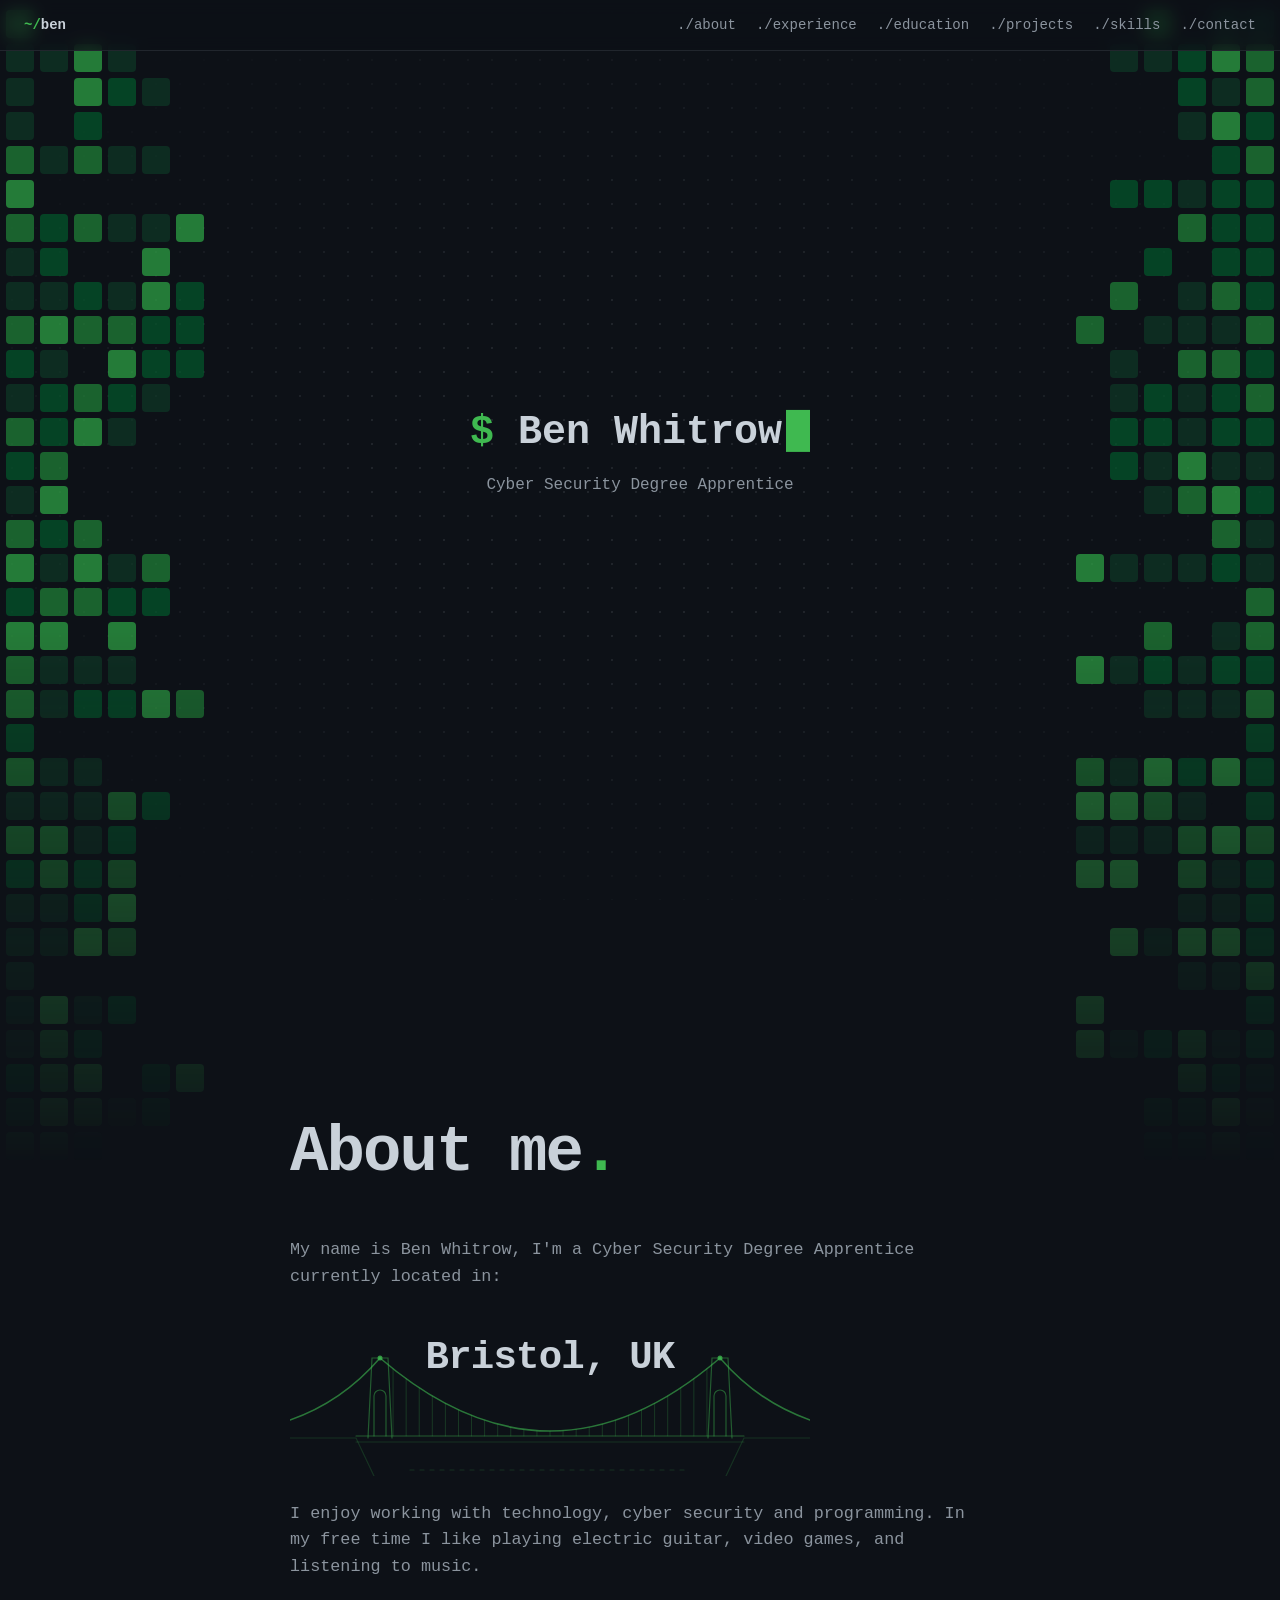
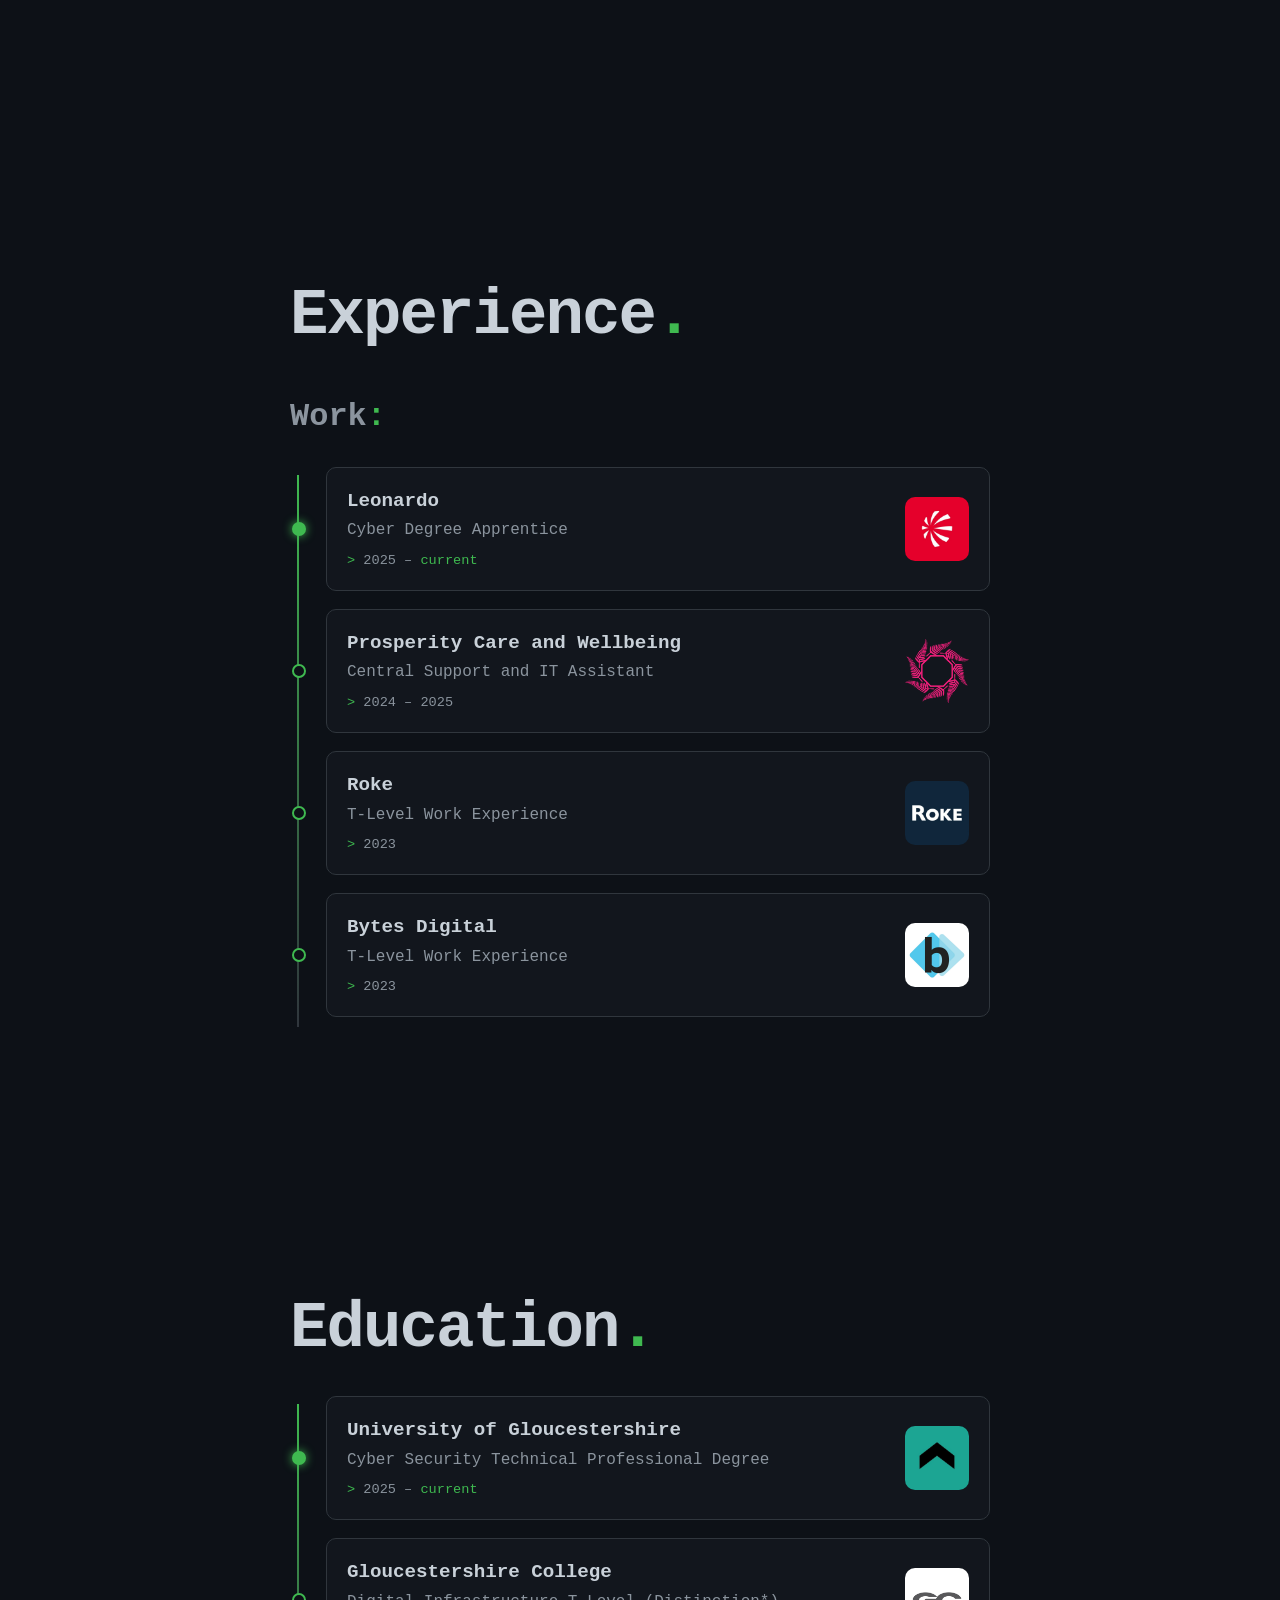
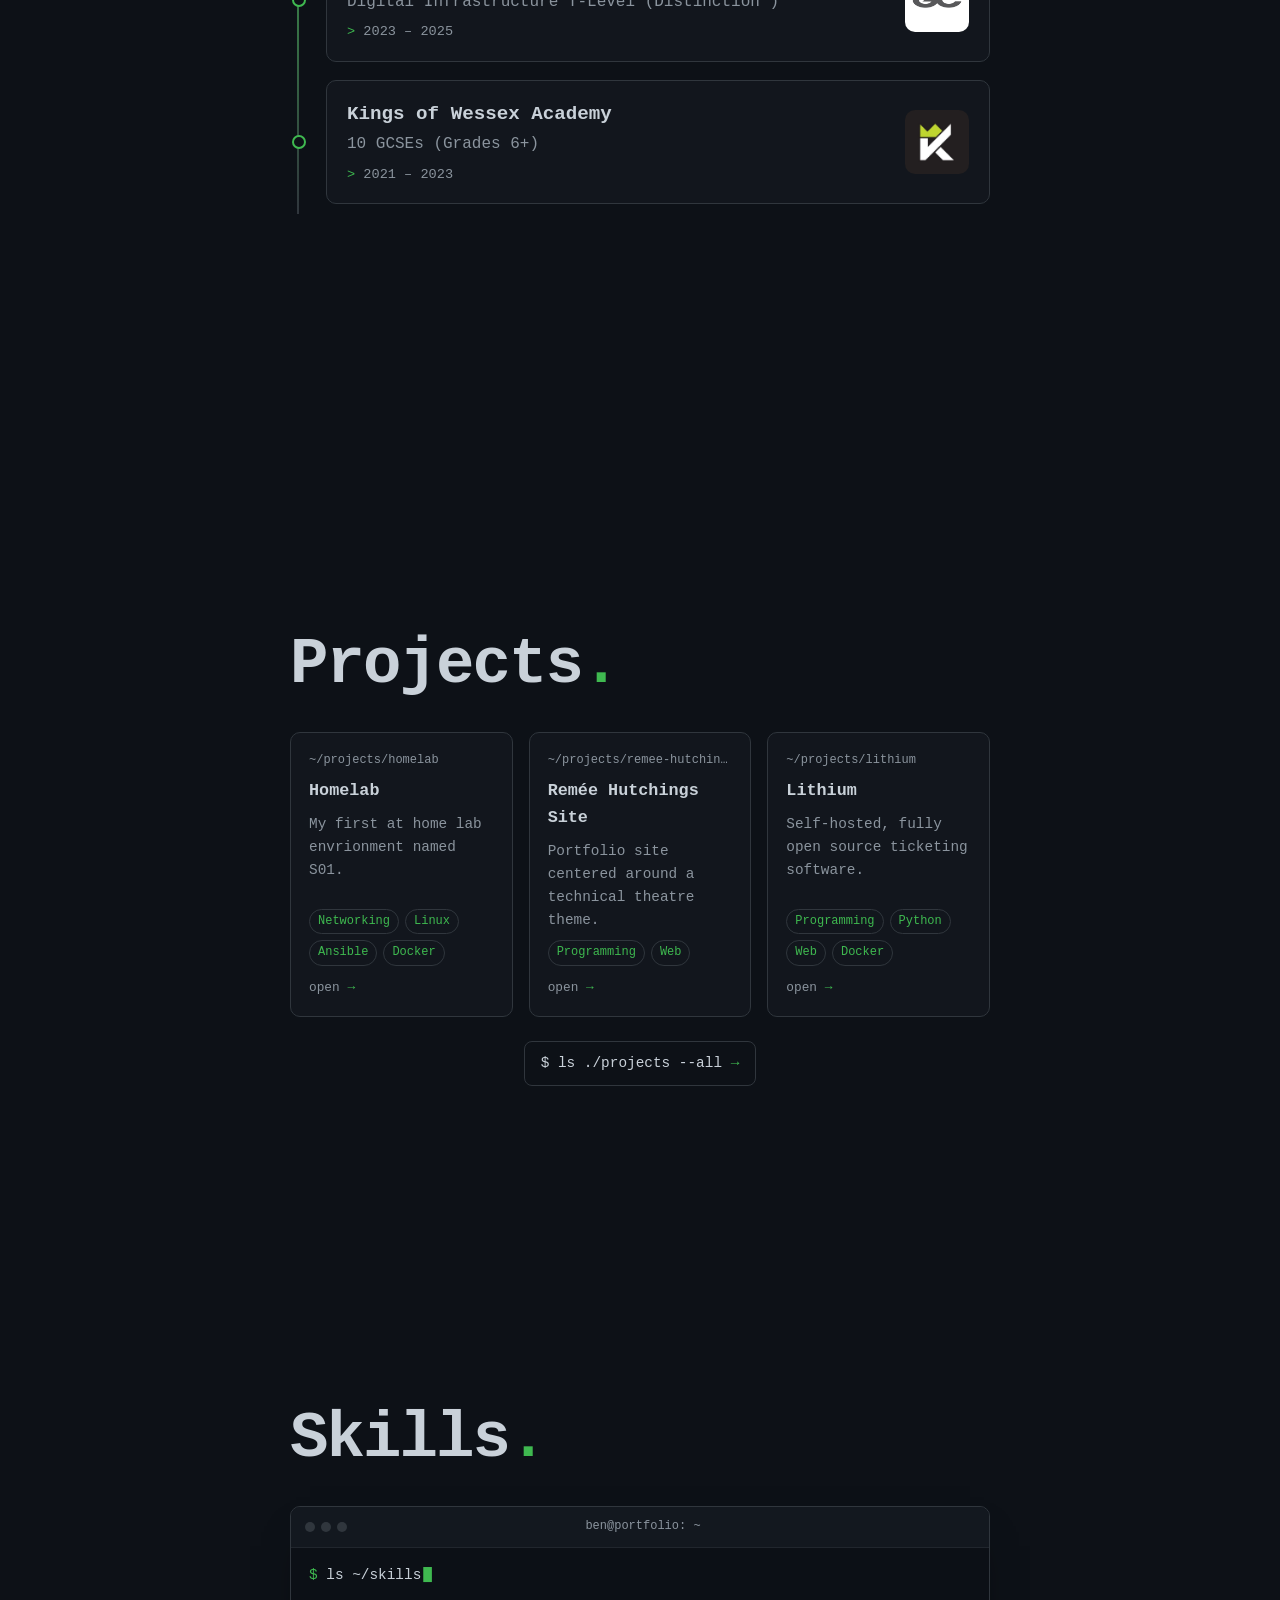
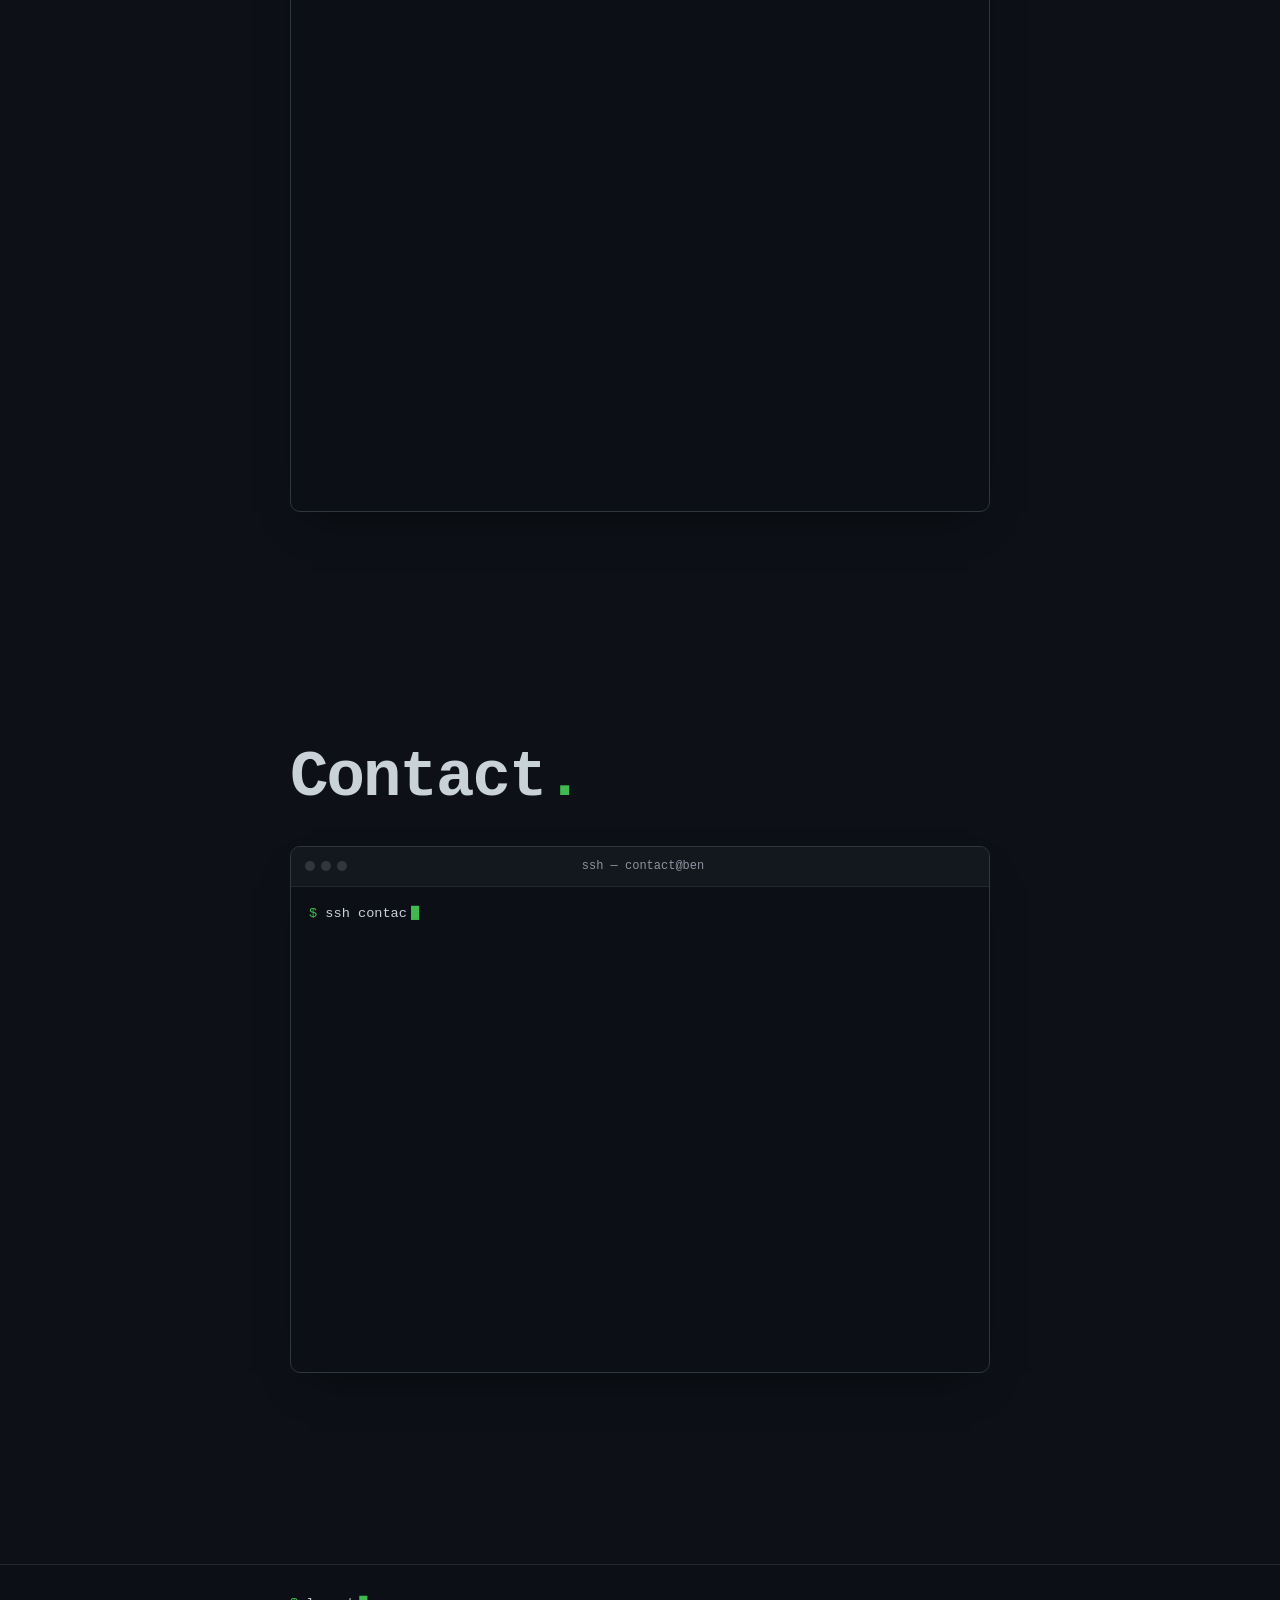
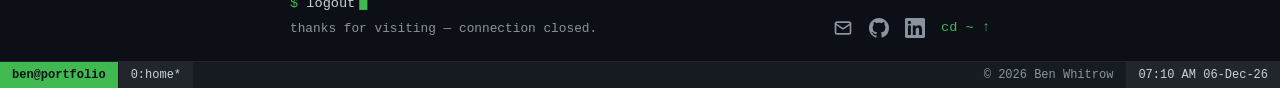
==== index.html @ 70e9289d "Initial commit" ====
<!doctype html>
<html lang="en">
<head>
  <meta charset="utf-8" />
  <meta name="viewport" content="width=device-width, initial-scale=1" />
  <title>ls ~/ben</title>
  <link rel="stylesheet" href="styles.css" />
  <script src="favicon.js"></script>
</head>
<body>
  <canvas id="tree" aria-hidden="true"></canvas>

  <nav>
    <a href="#" class="brand"><span class="prompt">~/</span>ben</a>
    <button class="menu-toggle" aria-label="Menu" aria-expanded="false" aria-controls="nav-links">
      <span></span><span></span><span></span>
    </button>
    <div class="links" id="nav-links">
      <a href="#about">./about</a>
      <a href="#experience">./experience</a>
      <a href="#education">./education</a>
      <a href="#projects">./projects</a>
      <a href="#skills">./skills</a>
      <a href="#contact">./contact</a>
    </div>
  </nav>

  <main>
    <header>
      <h1 aria-label="Ben Whitrow"><span class="prompt">$</span> <span id="typed">Ben Whitrow</span><span class="cursor">█</span><span id="untyped"></span></h1>
      <p id="subtext">Cyber Security Degree Apprentice</p>
    </header>

    <section id="about">
      <h2 class="big">About me<span class="accent">.</span></h2>
      <p>My name is Ben Whitrow, I'm a Cyber Security Degree Apprentice currently located in:</p>

      <div class="bristol">
        <!-- Wireframe Clifton Suspension Bridge; hangers are added by script.js -->
        <svg class="bridge" viewBox="0 0 520 160" aria-hidden="true" fill="none">
          <!-- gorge -->
          <path class="draw dim" pathLength="1" d="M0 122 H66 L84 160" />
          <path class="draw dim" pathLength="1" d="M520 122 H454 L436 160" />
          <path class="draw dim dashed" d="M120 154 H400" />
          <!-- deck -->
          <path class="draw" pathLength="1" d="M66 120 H454" />
          <path class="draw dim" pathLength="1" d="M66 126 H454" />
          <!-- towers, each with its arch -->
          <path class="draw" pathLength="1" d="M78 122 L82 42 H98 L102 122" />
          <path class="draw" pathLength="1" d="M84 120 V80 A6 6 0 0 1 96 80 V120" />
          <path class="draw" pathLength="1" d="M418 122 L422 42 H438 L442 122" />
          <path class="draw" pathLength="1" d="M424 120 V80 A6 6 0 0 1 436 80 V120" />
          <!-- main chains -->
          <path class="draw chain" pathLength="1" d="M90 42 Q260 188 430 42" />
          <path class="draw chain" pathLength="1" d="M0 104 Q52 86 90 42" />
          <path class="draw chain" pathLength="1" d="M520 104 Q468 86 430 42" />
          <g class="hangers"></g>
          <!-- node markers on tower tops -->
          <circle class="node" cx="90" cy="42" r="2.5" />
          <circle class="node" cx="430" cy="42" r="2.5" />
        </svg>
        <span class="place">Bristol, UK</span>
      </div>

      <p>I enjoy working with technology, cyber security and programming. In my free time I like playing electric guitar, video games, and listening to music.</p>
    </section>

    <section id="experience">
      <h2 class="big">Experience<span class="accent">.</span></h2>
      <h3 class="sub">Work<span class="accent">:</span></h3>

      <ol class="timeline">
        <li class="job">
          <div class="job-text">
            <h4>Leonardo</h4>
            <p class="role">Cyber Degree Apprentice</p>
            <p class="date">2025 – <span class="accent">current</span></p>
          </div>
          <img class="logo" src="images/leonardo.png" alt="Leonardo logo" width="64" height="64" />
        </li>
        <li class="job">
          <div class="job-text">
            <h4>Prosperity Care and Wellbeing</h4>
            <p class="role">Central Support and IT Assistant</p>
            <p class="date">2024 – 2025</p>
          </div>
          <img class="logo" src="images/prosperity.png" alt="Prosperity Care and Wellbeing logo" width="64" height="64" />
        </li>
        <li class="job">
          <div class="job-text">
            <h4>Roke</h4>
            <p class="role">T-Level Work Experience</p>
            <p class="date">2023</p>
          </div>
          <img class="logo" src="images/roke.png" alt="Roke logo" width="64" height="64" />
        </li>
        <li class="job">
          <div class="job-text">
            <h4>Bytes Digital</h4>
            <p class="role">T-Level Work Experience</p>
            <p class="date">2023</p>
          </div>
          <img class="logo" src="images/bytes.png" alt="Bytes Digital logo" width="64" height="64" />
        </li>
      </ol>
    </section>

    <section id="education">
      <h2 class="big">Education<span class="accent">.</span></h2>

      <ol class="timeline">
        <li class="job">
          <div class="job-text">
            <h4>University of Gloucestershire</h4>
            <p class="role">Cyber Security Technical Professional Degree</p>
            <p class="date">2025 – <span class="accent">current</span></p>
          </div>
          <img class="logo" src="images/uog.png" alt="University of Gloucestershire logo" width="64" height="64" />
        </li>
        <li class="job">
          <div class="job-text">
            <h4>Gloucestershire College</h4>
            <p class="role">Digital Infrastructure T-Level (Distinction*)</p>
            <p class="date">2023 – 2025</p>
          </div>
          <img class="logo" src="images/gloscol.png" alt="Gloucestershire College logo" width="64" height="64" />
        </li>
        <li class="job">
          <div class="job-text">
            <h4>Kings of Wessex Academy</h4>
            <p class="role">10 GCSEs (Grades 6+)</p>
            <p class="date">2021 – 2023</p>
          </div>
          <img class="logo" src="images/kings.png" alt="Kings of Wessex Academy logo" width="64" height="64" />
        </li>
      </ol>
    </section>

    <section id="projects">
      <h2 class="big">Projects<span class="accent">.</span></h2>
      <!-- Cards are generated from projects.js -->
      <div class="project-grid" id="project-grid"></div>
      <a class="see-all" href="projects.html">$ ls ./projects --all <span class="accent">→</span></a>
    </section>

    <section id="skills">
      <h2 class="big">Skills<span class="accent">.</span></h2>
      <!-- Terminal contents are generated from skills.js -->
      <div class="term" id="skills-term">
        <div class="term-bar">
          <span class="dot"></span><span class="dot"></span><span class="dot"></span>
          <span class="term-title">ben@portfolio: ~</span>
        </div>
        <div class="term-body">
          <p class="term-line"><span class="prompt">$</span> <span class="term-cmd"></span><span class="cursor">█</span></p>
          <div class="term-output"></div>
          <p class="term-status" aria-live="polite"></p>
        </div>
      </div>
    </section>

    <section id="contact">
      <h2 class="big">Contact<span class="accent">.</span></h2>
      <div class="term" id="contact-term">
        <div class="term-bar">
          <span class="dot"></span><span class="dot"></span><span class="dot"></span>
          <span class="term-title">ssh — contact@ben</span>
        </div>
        <div class="term-body">
          <div class="ssh-log" aria-live="polite"></div>
          <form class="ssh-form" novalidate>
            <label><span class="prompt">name:</span><input name="name" autocomplete="name" required /></label>
            <label><span class="prompt">email:</span><input name="email" type="email" autocomplete="email" required /></label>
            <label class="msg"><span class="prompt">message:</span><textarea name="message" rows="4" required></textarea></label>
            <div class="ssh-actions">
              <button type="submit">./send --encrypt</button>
              <span class="ssh-error"></span>
            </div>
          </form>
          <div class="ssh-send" aria-live="polite"></div>
          <p class="ssh-links"></p>
        </div>
      </div>
    </section>
  </main>

  <script src="projects.js"></script>
  <script src="skills.js"></script>
  <script src="contact.js"></script>
  <script src="script.js"></script>
  <script src="footer.js"></script>
</body>
</html>
---- styles.css ----
/* Colour scheme: every colour on the site comes from here */
:root {
  --bg: #0d1117;
  --text: #c9d1d9;        /* headings and primary text */
  --muted: #8b949e;       /* body copy and secondary text */
  --green: #3fb950;       /* accent */
  --border: #30363d;
  --border-soft: #21262d;
  --border-faint: #161b22;
  --red: #e5484d;         /* errors */
}

html { scroll-behavior: smooth; }
/* Never allow sideways scrolling/dragging (clip, unlike hidden, doesn't break sticky/fixed elements) */
html, body { overflow-x: clip; max-width: 100%; }
@supports not (overflow-x: clip) { html, body { overflow-x: hidden; } }
/* iPhones auto-zoom into any text box under 16px and stay zoomed, which shifts the page
   off-centre. Keep form fields at 16px on phones. */
@media (max-width: 760px) {
  input, textarea, select { font-size: 16px !important; }
}
body {
  margin: 0;
  background: var(--bg);
  color: var(--text);
  font-family: ui-monospace, Menlo, monospace;
  line-height: 1.6;
}
a { color: var(--green); }

/* Background: faint dot grid */
body::before {
  content: ""; position: fixed; inset: 0; z-index: -1; pointer-events: none;
  background-image: radial-gradient(rgba(139, 148, 158, 0.15) 1px, transparent 1px);
  background-size: 24px 24px;
  /* fade the grid out towards the edges */
  mask-image: radial-gradient(ellipse at center, black 30%, transparent 85%);
  -webkit-mask-image: radial-gradient(ellipse at center, black 30%, transparent 85%);
}
nav {
  position: fixed; top: 0; left: 0; right: 0; z-index: 10;
  display: flex; align-items: center; justify-content: space-between; gap: 24px;
  padding: 14px 24px;
  background: rgba(13, 17, 23, 0.7);
  backdrop-filter: blur(8px);
  -webkit-backdrop-filter: blur(8px);
  border-bottom: 1px solid var(--border-soft);
  font-size: 14px;
}
nav a { color: var(--muted); text-decoration: none; transition: color 0.2s; }
nav .brand { color: var(--text); font-weight: bold; }
nav .links { display: flex; gap: 20px; overflow-x: auto; scrollbar-width: none; }
nav .links::-webkit-scrollbar { display: none; }
nav .links a { white-space: nowrap; }
nav .links a:hover, nav .links a.active { color: var(--green); }
nav .links a.active::after { content: "_"; animation: blink 1s steps(1) infinite; }
.menu-toggle { display: none; }

/* Mobile: hamburger that drops down a terminal-style menu */
@media (max-width: 760px) {
  nav { padding: 12px 16px; }
  .menu-toggle {
    display: flex; flex-direction: column; justify-content: center; gap: 5px;
    width: 36px; height: 32px; padding: 6px;
    background: none; border: 1px solid var(--border); border-radius: 6px; cursor: pointer;
  }
  .menu-toggle span { display: block; height: 2px; background: var(--green); transition: transform 0.25s, opacity 0.25s; }
  nav.open .menu-toggle span:nth-child(1) { transform: translateY(7px) rotate(45deg); }
  nav.open .menu-toggle span:nth-child(2) { opacity: 0; }
  nav.open .menu-toggle span:nth-child(3) { transform: translateY(-7px) rotate(-45deg); }

  nav .links {
    position: absolute; top: 100%; left: 0; right: 0;
    flex-direction: column; gap: 0;
    padding: 8px 16px 16px;
    background: rgba(13, 17, 23, 0.95);
    border-bottom: 1px solid var(--border-soft);
    /* closed state: hidden and slightly raised */
    opacity: 0; transform: translateY(-8px); visibility: hidden;
    transition: opacity 0.2s, transform 0.2s, visibility 0.2s;
  }
  nav.open .links { opacity: 1; transform: none; visibility: visible; }
  nav .links a { padding: 10px 0; font-size: 16px; border-bottom: 1px solid var(--border-faint); }
  nav .links a:last-child { border-bottom: 0; }
  nav .links a::before { content: "$ "; color: var(--green); }
}
main { max-width: 700px; margin: 0 auto; padding: 0 16px 64px; }
header, section {
  min-height: 100vh;
  box-sizing: border-box;
  display: flex; flex-direction: column; justify-content: center;
  padding: 64px 0;
}
header { align-items: center; text-align: center; position: relative; z-index: 1; }
/* svh = the visible screen height on phones (excludes the browser's address bar) */
header { min-height: 100svh; }

/* Mobile: sections size to their content with consistent spacing,
   instead of each being a mostly-empty full screen. */
@media (max-width: 760px) {
  /* centre the landing text in the space below the fixed nav (--nav-h set by script.js) */
  header { padding: var(--nav-h, 57px) 0 0; }
  section { min-height: auto; padding: 72px 0 40px; }
  section:last-child { padding-bottom: 24px; }
  /* start About below the landing squares' fade (--fade-h set by script.js) */
  #about { padding-top: calc(var(--fade-h, 0px) + 40px); }
  main { padding-bottom: 48px; }
}
#tree {
  position: absolute; top: 0; left: 0;
  width: 100%; height: 130vh; /* JS sets the exact height and fade mask */
  pointer-events: none;
}
header p { margin: 8px 0 0; color: var(--muted); }
h1 { margin: 0; font-size: 2.5rem; }
.prompt { color: var(--green); }
.cursor { margin-left: 4px; color: var(--green); animation: blink 1s steps(1) infinite; }
#untyped { visibility: hidden; } /* reserves the name's width so the centred text doesn't shift while typing */
#subtext { opacity: 0; transition: opacity 0.5s ease; }
#subtext.show { opacity: 1; }
@keyframes blink { 50% { opacity: 0; } }
h2 { color: var(--text); }
.accent { color: var(--green); }
h3 { margin-bottom: 0; }
.date { color: var(--muted); margin: 0; }

/* Experience */
h3.sub { font-size: clamp(1.5rem, 5vw, 2rem); color: var(--muted); margin: 8px 0 24px; }
.timeline { list-style: none; margin: 0; padding: 0 0 0 36px; position: relative; }
/* the vertical line, which grows down when the section scrolls into view */
.timeline::before {
  content: ""; position: absolute; left: 7px; top: 8px; bottom: 8px; width: 2px;
  background: linear-gradient(var(--green), var(--border));
  transform-origin: top; transform: scaleY(0); transition: transform 1.2s ease;
}
.timeline.in::before { transform: none; }
.job {
  position: relative;
  display: flex; align-items: center; justify-content: space-between; gap: 16px;
  padding: 18px 20px; margin-bottom: 18px;
  background: rgba(22, 27, 34, 0.6);
  border: 1px solid var(--border); border-radius: 10px;
  /* only the entrance animates; hover changes are instant */
  transition: opacity 0.5s, translate 0.5s;
  opacity: 0; translate: 0 16px;
}
.timeline.in .job { opacity: 1; translate: 0 0; }
.timeline.in .job:nth-child(2) { transition-delay: 0.15s; }
.timeline.in .job:nth-child(3) { transition-delay: 0.3s; }
.timeline.in .job:nth-child(4) { transition-delay: 0.45s; }
.job:hover { border-color: var(--green); }
/* node on the line for each job */
.job::before {
  content: ""; position: absolute; left: -35px; top: 50%; translate: 0 -50%;
  width: 10px; height: 10px; border-radius: 50%;
  background: var(--bg); border: 2px solid var(--green);
}
.job:hover::before { background: var(--green); box-shadow: 0 0 6px var(--green), 0 0 14px var(--green); }
.job:first-child::before { background: var(--green); box-shadow: 0 0 10px var(--green); }
.job h4 { margin: 0; font-size: 1.2rem; color: var(--text); }
.job .role { margin: 2px 0 6px; color: var(--muted); }
.job .date { font-size: 0.85rem; }
.job .date::before { content: "> "; color: var(--green); }
.logo { width: 64px; height: 64px; flex-shrink: 0; border-radius: 10px; object-fit: contain; }
@media (max-width: 600px) {
  .timeline { padding-left: 28px; }
  .job::before { left: -27px; }
  .job { padding: 14px 16px; }
  .job h4 { font-size: 1.05rem; }
  .logo { width: 48px; height: 48px; }
}
@media (prefers-reduced-motion: reduce) {
  .timeline::before { transition: none; transform: none; }
  .job { opacity: 1; translate: none; }
}

/* Projects */
.crumb { font-size: 0.75rem; color: var(--muted); margin: 0; }
.tag {
  display: inline-block; font-size: 0.75rem; color: var(--green);
  padding: 2px 8px; border: 1px solid var(--border); border-radius: 999px;
}
.project-grid { display: grid; grid-template-columns: repeat(3, minmax(0, 1fr)); gap: 16px; } /* minmax(0,…) stops long content widening a column */
.project-card {
  display: flex; flex-direction: column; gap: 8px;
  padding: 18px; border-radius: 10px;
  background: rgba(22, 27, 34, 0.6); border: 1px solid var(--border);
  color: inherit; text-decoration: none;
  opacity: 0; translate: 0 16px; transition: opacity 0.5s, translate 0.5s;
}
.project-grid.in .project-card { opacity: 1; translate: 0 0; }
.project-grid.in .project-card:nth-child(2) { transition-delay: 0.15s; }
.project-grid.in .project-card:nth-child(3) { transition-delay: 0.3s; }
.project-card:hover { border-color: var(--green); }
.project-card .crumb { white-space: nowrap; overflow: hidden; text-overflow: ellipsis; }
.project-card h3 { margin: 0; font-size: 1.05rem; color: var(--text); }
.project-card p { margin: 0; color: var(--muted); font-size: 0.9rem; flex: 1; }
.project-card .tags { display: flex; flex-wrap: wrap; gap: 6px; }
.project-card .open { font-size: 0.8rem; color: var(--muted); margin-top: 4px; }
.project-card:hover .open { color: var(--text); }
.see-all {
  align-self: center; margin-top: 24px;
  padding: 10px 16px; border: 1px solid var(--border); border-radius: 8px;
  color: var(--text); text-decoration: none; font-size: 0.9rem;
}
.see-all:hover { border-color: var(--green); }
@media (max-width: 760px) {
  .project-grid { grid-template-columns: minmax(0, 1fr); }
}
@media (prefers-reduced-motion: reduce) {
  .project-card { opacity: 1; translate: none; transition: none; }
}

/* Single project page (project.html) */
.subpage main { padding-top: 96px; }
/* Keep the footer at the bottom of the screen even when a page is short */
body.subpage { min-height: 100vh; min-height: 100svh; display: flex; flex-direction: column; }
/* border-box so the side padding is inside the width (otherwise it overflows on phones);
   732 = the usual 700px content width + 16px padding each side */
.subpage main { flex: 1 0 auto; width: 100%; max-width: 732px; box-sizing: border-box; }
.project-page h1.big { font-size: clamp(2rem, 7vw, 3.2rem); color: var(--text); margin: 4px 0 12px; letter-spacing: -0.03em; }
.project-meta { display: flex; flex-wrap: wrap; align-items: center; gap: 8px; }
.project-meta .date { margin-right: 4px; }
.project-links { display: flex; gap: 16px; }
.project-image { width: 100%; border-radius: 10px; border: 1px solid var(--border); margin: 16px 0; }
.project-body { color: var(--muted); }
.project-body h2, .project-body h3 { color: var(--text); }
/* Terminal command button (see projects.js for usage) */
.btn {
  display: inline-flex; align-items: center; gap: 0.5em;
  font: inherit; font-size: 0.9rem; line-height: 1; cursor: pointer;
  padding: 10px 16px; border-radius: 6px;
  color: var(--green); border: 1px solid var(--green); text-decoration: none;
  /* green fill that sweeps in from the left on hover */
  background: linear-gradient(var(--green), var(--green)) no-repeat left / 0% 100%;
  transition: background-size 0.2s ease, color 0.2s ease;
}
.btn::before { content: "$"; opacity: 0.6; }
.btn::after { content: "\2588"; font-size: 0.8em; opacity: 0; }
.btn:hover, .btn:focus-visible { background-size: 100% 100%; color: var(--bg); outline: none; }
.btn:hover::after, .btn:focus-visible::after { opacity: 1; animation: blink 1s steps(1) infinite; }
.btn:active { transform: translateY(1px); }
/* variants */
.btn.solid { background-color: var(--green); color: var(--bg); }
.btn.solid:hover { background-image: none; filter: brightness(1.15); }
.btn.subtle { color: var(--text); border-color: var(--border); --green-fill: var(--border); background-image: linear-gradient(var(--border-soft), var(--border-soft)); }
.btn.subtle:hover { color: var(--text); border-color: var(--muted); }
.btn.subtle::before { color: var(--green); opacity: 1; }
/* lay several buttons out in a row */
.btn-row { display: flex; flex-wrap: wrap; gap: 10px; margin: 16px 0; }

/* Spacers and dividers for project write-ups (see projects.js) */
.project-body .spacer { height: 32px; }
.project-body .spacer.sm { height: 16px; }
.project-body .spacer.lg { height: 64px; }
.project-body hr {
  border: 0; height: 1px; margin: 32px 0;
  background: repeating-linear-gradient(90deg, var(--border) 0 6px, transparent 6px 12px);
}
.project-page .back { margin-top: 48px; }
.project-page .back a { text-decoration: none; }
.project-page .back a:hover { text-decoration: underline; }
.muted { color: var(--muted); }
nav .links.links-static { position: static; opacity: 1; visibility: visible; transform: none; flex-direction: row; padding: 0; background: none; border: 0; }
nav .links.links-static a::before { content: none; }
nav .links.links-static a { border: 0; padding: 0; font-size: 14px; }

/* Skills terminal */
.term {
  border: 1px solid var(--border); border-radius: 10px; overflow: hidden;
  background: rgba(13, 17, 23, 0.85);
  box-shadow: 0 20px 40px -20px rgba(0, 0, 0, 0.6);
}
.term-bar {
  display: flex; align-items: center; gap: 6px;
  padding: 10px 14px; border-bottom: 1px solid var(--border-soft);
  background: rgba(22, 27, 34, 0.8);
}
.term-bar .dot { width: 10px; height: 10px; border-radius: 50%; background: var(--border); }
.term-title { flex: 1; text-align: center; font-size: 0.75rem; color: var(--muted); margin-right: 42px; }
.term-body { padding: 16px 18px 14px; font-size: 0.9rem; }
.term-line { margin: 0 0 8px; }
.term-line .cursor { margin-left: 2px; }
/* groups take up their space from the start (no layout jump), just invisible until printed */
.term-group { visibility: hidden; margin-bottom: 14px; }
.term-group.shown { visibility: visible; }
.term-dir { margin: 0 0 8px; color: var(--green); }
.skill-grid { display: grid; grid-template-columns: repeat(auto-fill, minmax(84px, 1fr)); gap: 6px; }
.skill {
  display: flex; flex-direction: column; align-items: center; gap: 6px;
  padding: 10px 4px 8px; border-radius: 8px;
  background: none; border: 1px solid transparent; cursor: pointer;
  font: inherit; color: var(--muted);
}
/* icons pop in one after another when their folder prints */
.term-group.shown .skill { animation: skill-in 0.3s ease both; animation-delay: calc(var(--i) * 50ms); }
@keyframes skill-in { from { opacity: 0; transform: translateY(6px); } }
.skill-icon { position: relative; width: 32px; height: 32px; }
.skill-icon img { position: absolute; inset: 0; width: 100%; height: 100%; object-fit: contain; }
/* Default: every logo flattened to the same grey. Hover: its real brand colour. */
.skill-icon img { filter: grayscale(1) brightness(0) invert(0.58); }
.skill-icon img.glow { filter: blur(10px) saturate(1.5); opacity: 0; }
.skill:hover .skill-icon img, .skill.active .skill-icon img, .skill:focus-visible .skill-icon img { filter: none; }
.skill:hover .skill-icon img.glow, .skill.active .skill-icon img.glow, .skill:focus-visible .skill-icon img.glow { filter: blur(10px) saturate(1.5); opacity: 0.55; }
.skill-icon-text {
  display: grid; place-items: center;
  border: 1.5px solid currentColor; border-radius: 6px;
  font-weight: bold; font-size: 0.85rem;
}
.skill:hover .skill-icon-text, .skill.active .skill-icon-text { color: var(--brand, var(--text)); }
.skill-name { font-size: 0.72rem; text-align: center; line-height: 1.2; }
.skill:hover, .skill.active, .skill:focus-visible { color: var(--text); border-color: var(--border-soft); background: rgba(255, 255, 255, 0.04); outline: none; }
.term-status {
  margin: 4px 0 0; padding-top: 10px; min-height: 1.6em;
  border-top: 1px dashed var(--border-soft); color: var(--muted); font-size: 0.85rem;
}
.term:not(.done) .term-status { visibility: hidden; }
@media (max-width: 600px) {
  .term-body { padding: 14px 12px 12px; font-size: 0.85rem; }
  .skill-grid { grid-template-columns: repeat(auto-fill, minmax(72px, 1fr)); }
  .skill-icon { width: 28px; height: 28px; }
}
@media (prefers-reduced-motion: reduce) {
  .term-group.shown .skill { animation: none; }
}

/* Contact (SSH terminal) */
.ssh-line { margin: 0 0 4px; color: var(--muted); font-size: 0.85rem; word-break: break-word; }
.ssh-line .cmd, .ssh-line:first-child { color: var(--text); }
.ssh-line .ok { color: var(--green); }
.ssh-line .fail { color: var(--red); }
.ssh-line.cipher {
  color: var(--green); opacity: 0.85; word-break: break-all;
  padding: 8px 10px; margin: 6px 0; border-left: 2px solid var(--green);
  background: rgba(63, 185, 80, 0.05);
}
/* the form reserves its space but stays invisible until the "connection" finishes */
.ssh-form { visibility: hidden; margin-top: 14px; }
.connected .ssh-form { visibility: visible; animation: skill-in 0.3s ease both; }
.ssh-line.pending { visibility: hidden; }
.ssh-form label { display: flex; align-items: baseline; gap: 10px; margin-bottom: 10px; }
.ssh-form label.msg { flex-direction: column; gap: 6px; }
.ssh-form .prompt { flex-shrink: 0; color: var(--green); font-size: 0.85rem; }
.ssh-form input, .ssh-form textarea {
  flex: 1; width: 100%; box-sizing: border-box;
  font: inherit; font-size: 0.9rem; color: var(--text);
  background: transparent; border: 0; border-bottom: 1px dashed var(--border);
  padding: 4px 2px; outline: none; caret-color: var(--green);
}
.ssh-form textarea { border: 1px dashed var(--border); border-radius: 6px; padding: 8px; resize: vertical; }
.ssh-form input:focus, .ssh-form textarea:focus { border-color: var(--green); }
.ssh-form :disabled { opacity: 0.5; }
.ssh-actions { display: flex; align-items: center; gap: 12px; flex-wrap: wrap; }
.ssh-actions button, .link-btn {
  font: inherit; font-size: 0.85rem; cursor: pointer;
  color: var(--bg); background: var(--green); border: 0; border-radius: 6px; padding: 8px 14px;
}
.ssh-actions button:disabled { cursor: default; }
.link-btn { color: var(--green); background: none; border: 1px solid var(--border); }
.link-btn:hover { border-color: var(--green); }
.ssh-error { color: var(--red); font-size: 0.8rem; }
.ssh-send { margin-top: 12px; }
.ssh-links {
  margin: 14px 0 0; padding-top: 10px; border-top: 1px dashed var(--border-soft);
  font-size: 0.85rem; visibility: hidden;
}
.connected .ssh-links { visibility: visible; }
.ssh-links a { color: var(--muted); text-decoration: none; }
.ssh-links a:hover { color: var(--green); }
.ssh-links .sep { margin: 0 10px; color: var(--border); }

/* Footer: terminal sign-off + tmux-style status bar */
.site-footer { border-top: 1px solid var(--border-soft); background: rgba(13, 17, 23, 0.85); font-size: 0.85rem; }
.foot-main {
  max-width: 700px; margin: 0 auto; padding: 28px 16px 22px;
  display: flex; justify-content: space-between; align-items: flex-end; gap: 20px; flex-wrap: wrap;
}
.foot-cmd { margin: 0; color: var(--text); }
.foot-note { margin: 4px 0 0; color: var(--muted); font-size: 0.8rem; }
.foot-links { margin: 0; display: flex; align-items: center; gap: 16px; flex-wrap: wrap; }
.foot-icon { display: inline-flex; }
.foot-icon svg { width: 20px; height: 20px; }
.foot-links a { color: var(--muted); text-decoration: none; }
.foot-links a:hover { color: var(--green); }
.foot-links .foot-top { color: var(--green); }
.statusbar {
  display: flex; align-items: stretch; gap: 1px;
  background: var(--border-faint); border-top: 1px solid var(--border-soft);
  font-size: 0.75rem; line-height: 1;
}
.statusbar .seg { padding: 7px 12px; color: var(--muted); white-space: nowrap; }
.statusbar .seg-host { background: var(--green); color: var(--bg); font-weight: bold; }
.statusbar .seg-window { color: var(--text); background: var(--border-soft); }
.statusbar .spacer { flex: 1; }
.statusbar .seg-clock { background: var(--border-soft); color: var(--text); }
@media (max-width: 600px) {
  .statusbar .seg-copy { display: none; }
}

/* All projects page (projects.html) */
.page-title { font-size: clamp(2.4rem, 8vw, 4rem); color: var(--text); margin: 4px 0 20px; letter-spacing: -0.03em; }
.filter-term { margin-bottom: 20px; }
.grep { display: flex; align-items: baseline; gap: 10px; flex-wrap: wrap; }
.grep .prompt { font-size: 0.85rem; white-space: nowrap; }
.grep input {
  flex: 1; min-width: 140px; font: inherit; font-size: 0.9rem; color: var(--text);
  background: transparent; border: 0; border-bottom: 1px dashed var(--border);
  padding: 4px 2px; outline: none; caret-color: var(--green);
}
.grep input:focus { border-color: var(--green); }
.grep input::placeholder { color: var(--border); }
.tag-filters { display: flex; flex-wrap: wrap; gap: 6px; margin-top: 14px; }
.tag-btn {
  font: inherit; font-size: 0.75rem; cursor: pointer;
  color: var(--muted); background: none;
  padding: 3px 10px; border: 1px solid var(--border); border-radius: 999px;
}
.tag-btn:hover { color: var(--text); border-color: var(--muted); }
.tag-btn.active { color: var(--bg); background: var(--green); border-color: var(--green); }
.result-count { margin: 12px 0 0; font-size: 0.8rem; color: var(--muted); }
.result-count.empty { color: var(--red); }
.all-projects { grid-template-columns: repeat(auto-fill, minmax(210px, 1fr)); }
.all-projects .project-card { transition-delay: 0s !important; }
.crumb-row { display: flex; align-items: center; gap: 12px; }
.cd-btn {
  font-size: 0.75rem; color: var(--muted); text-decoration: none;
  padding: 2px 10px; border: 1px solid var(--border); border-radius: 999px;
}
.cd-btn:hover { color: var(--green); border-color: var(--green); }
a.tag { text-decoration: none; }
a.tag:hover { border-color: var(--green); }
.project-card .year { color: var(--muted); margin-right: 10px; }
.project-card .year::after { content: " ·"; }

/* About */
h2.big { font-size: clamp(2.4rem, 8vw, 4rem); color: var(--text); margin: 0 0 16px; letter-spacing: -0.03em; }
#about p { color: var(--muted); font-size: 1.05rem; }
.bristol {
  position: relative;
  max-width: 520px;
  aspect-ratio: 520 / 160;
  display: flex; align-items: flex-start; justify-content: center;
  margin: 8px 0;
  container-type: inline-size;  /* lets the text scale with the bridge */
}
.bridge { position: absolute; inset: 0; width: 100%; height: 100%; }
.place {
  position: relative;
  /* Sized and placed relative to the bridge so the text always sits between
     the tower tops, above the dip of the main chain. */
  font-size: 7.5cqw;
  line-height: 1;
  margin-top: 4.5%;
  font-weight: bold;
  letter-spacing: -0.02em;
  color: var(--text);
}
.bridge .draw, .bridge .hangers line {
  stroke: var(--green); stroke-width: 1.2; stroke-linecap: round; opacity: 0.45;
}
.bridge .dim { opacity: 0.2; }
.bridge .chain { stroke-width: 1.6; opacity: 0.6; }
.bridge .dashed { stroke-dasharray: 4 6; }
.bridge .hangers line { stroke-width: 0.8; opacity: 0.3; }
.bridge .node { fill: var(--green); opacity: 0.8; }

/* Draw-in animation, triggered when the section scrolls into view */
.bridge .draw[pathLength] { stroke-dasharray: 1; stroke-dashoffset: 1; transition: stroke-dashoffset 1.6s ease; }
.bridge .draw.chain[pathLength] { transition-delay: 0.5s; }
.bridge .hangers line { transform: scaleY(0); transform-box: fill-box; transform-origin: top; transition: transform 0.4s ease; }
.bridge .node, .bridge .dashed { opacity: 0; transition: opacity 0.6s ease 1.6s; }
.bridge.in .draw[pathLength] { stroke-dashoffset: 0; }
.bridge.in .hangers line { transform: none; }
.bridge.in .node { opacity: 0.8; animation: node-blink 2s ease-in-out 2.2s infinite; }
.bridge.in .dashed { opacity: 0.2; }
@keyframes node-blink { 50% { opacity: 0.2; } }@media (prefers-reduced-motion: reduce) {
  .bridge * { transition: none !important; animation: none !important; }
}
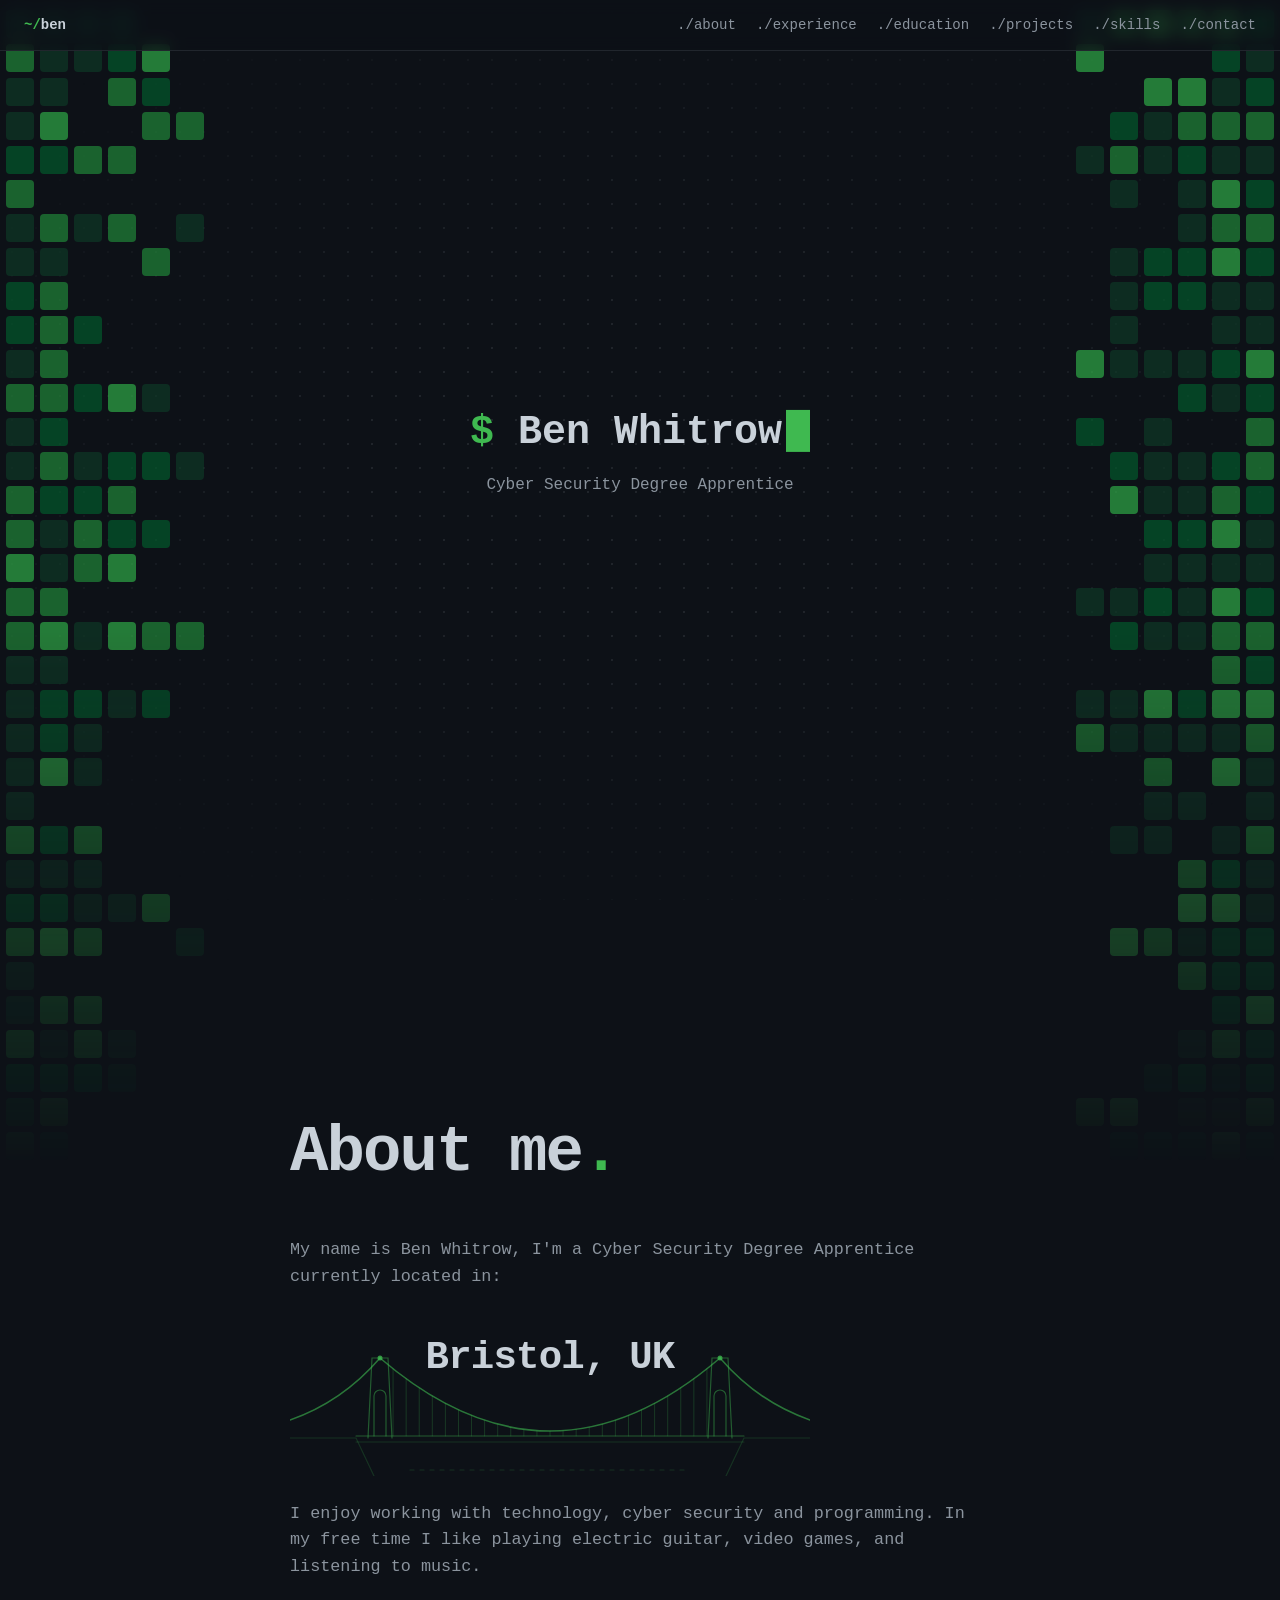
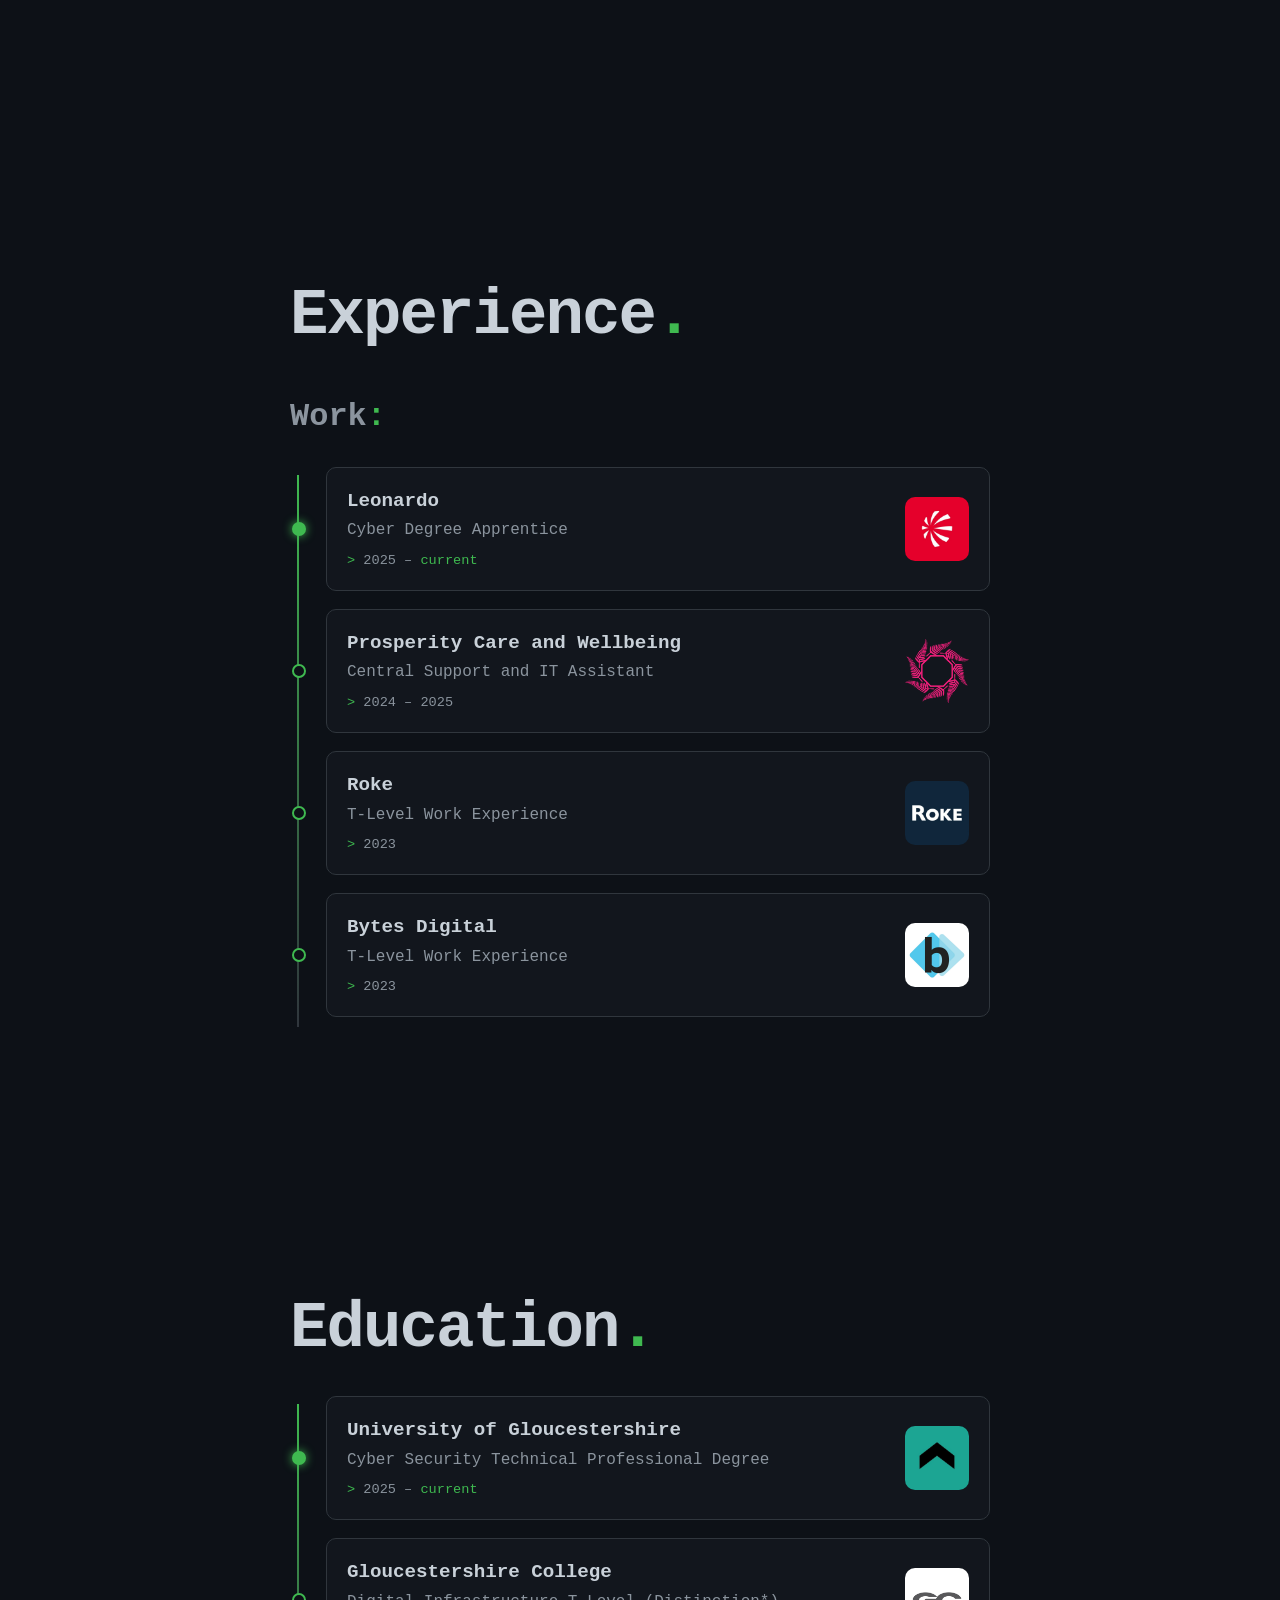
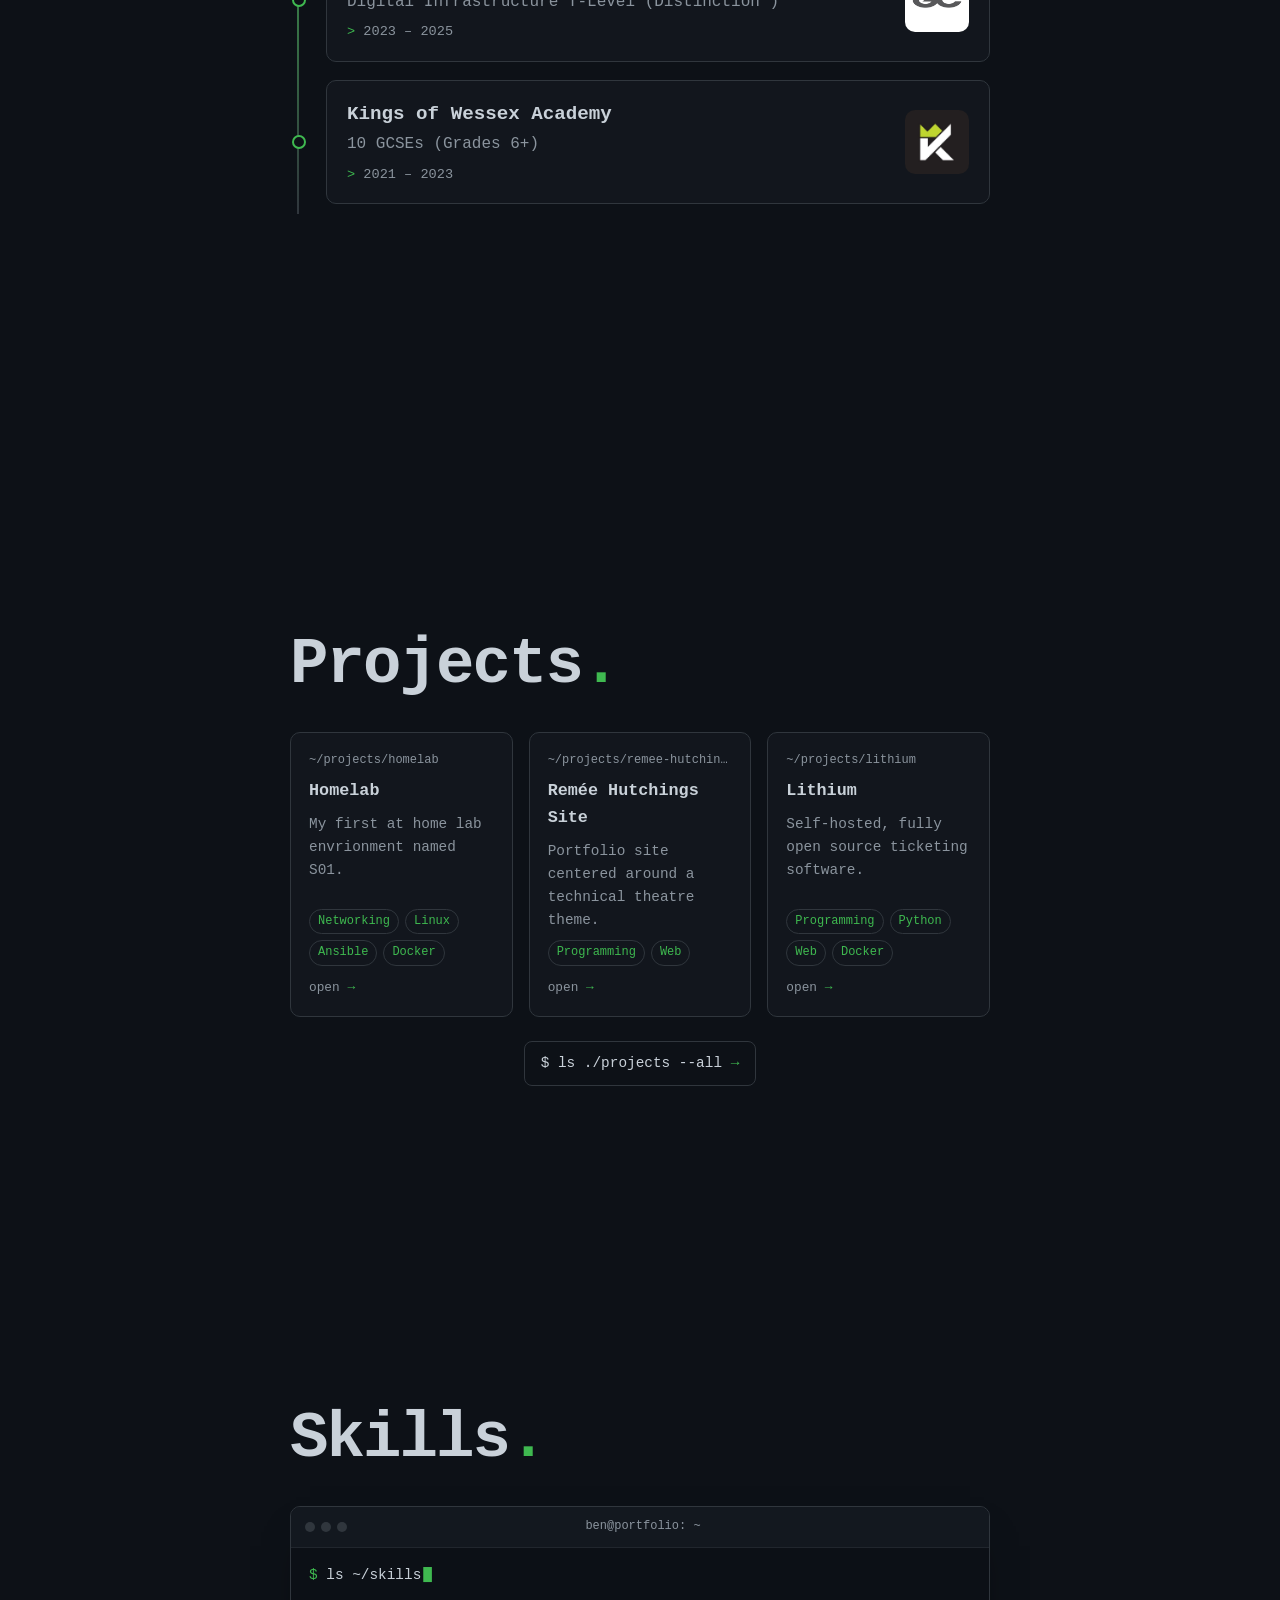
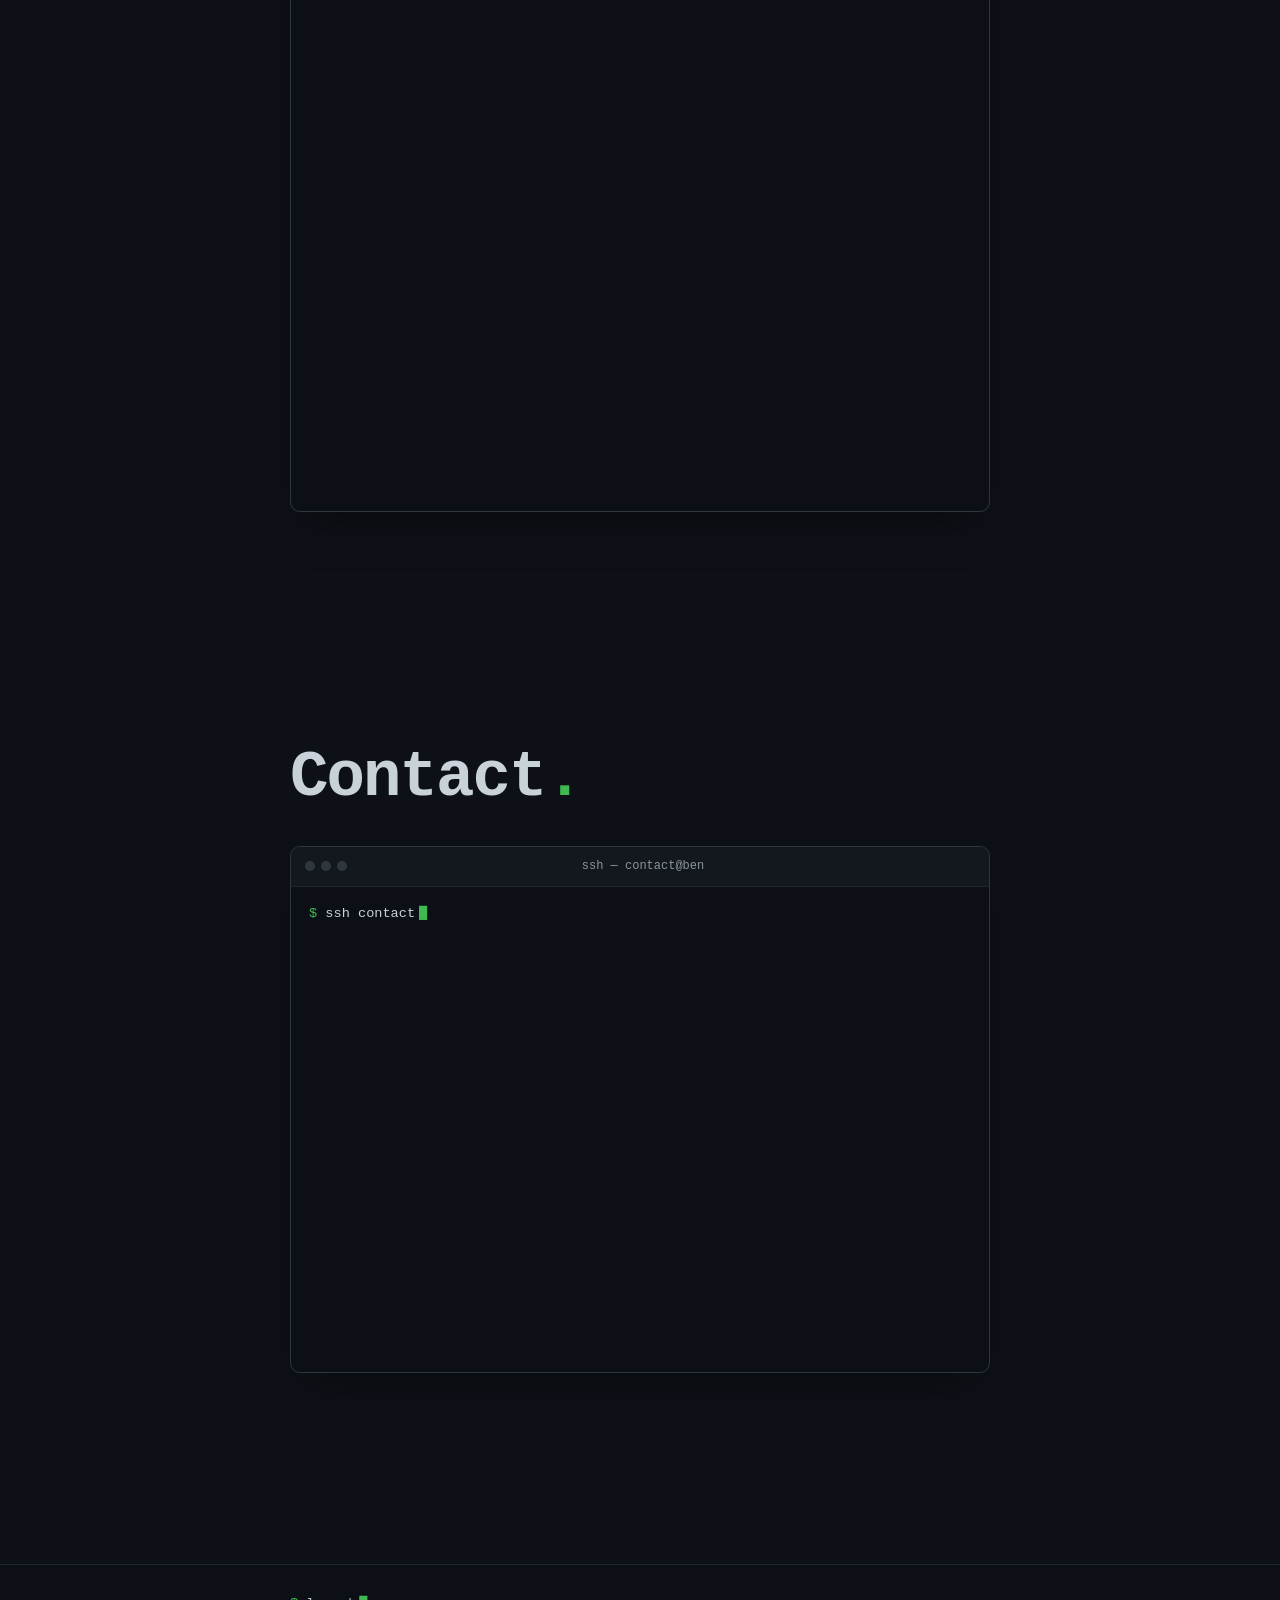
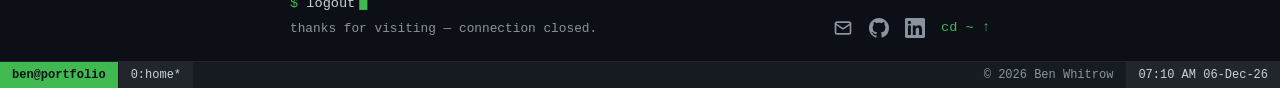
==== commit 5bcd5ce9: "SEO fixes" ====
--- a/index.html
+++ b/index.html
@@ -1,9 +1,48 @@
 <!doctype html>
-<html lang="en">
+<html lang="en-GB">
 <head>
   <meta charset="utf-8" />
   <meta name="viewport" content="width=device-width, initial-scale=1" />
-  <title>ls ~/ben</title>
+  <title>ls ~/ben · Ben Whitrow, Cyber Security Degree Apprentice</title>
+  <meta name="description" content="Ben Whitrow is a Cyber Security Degree Apprentice at Leonardo, based in Bristol, UK. Experience, education, projects and skills in cyber security, networking and Linux." />
+  <link rel="canonical" href="https://benwhitrow.co.uk/" />
+  <meta name="theme-color" content="#0d1117" />
+  <meta name="author" content="Ben Whitrow" />
+  <link rel="icon" href="favicon.svg" type="image/svg+xml" />
+  <link rel="apple-touch-icon" href="images/apple-touch-icon.png" />
+  <meta property="og:type" content="website" />
+  <meta property="og:site_name" content="Ben Whitrow" />
+  <meta property="og:title" content="ls ~/ben · Ben Whitrow, Cyber Security Degree Apprentice" />
+  <meta property="og:description" content="Ben Whitrow is a Cyber Security Degree Apprentice at Leonardo, based in Bristol, UK. Experience, education, projects and skills in cyber security, networking and Linux." />
+  <meta property="og:url" content="https://benwhitrow.co.uk/" />
+  <meta property="og:image" content="https://benwhitrow.co.uk/images/og.png" />
+  <meta property="og:image:width" content="1200" />
+  <meta property="og:image:height" content="630" />
+  <meta property="og:locale" content="en_GB" />
+  <meta name="twitter:card" content="summary_large_image" />
+  <meta name="twitter:title" content="ls ~/ben · Ben Whitrow, Cyber Security Degree Apprentice" />
+  <meta name="twitter:description" content="Ben Whitrow is a Cyber Security Degree Apprentice at Leonardo, based in Bristol, UK. Experience, education, projects and skills in cyber security, networking and Linux." />
+  <meta name="twitter:image" content="https://benwhitrow.co.uk/images/og.png" />
+  <link rel="preconnect" href="https://cdn.simpleicons.org" />
+  <script type="application/ld+json">
+  {
+    "@context": "https://schema.org",
+    "@type": "Person",
+    "name": "Ben Whitrow",
+    "url": "https://benwhitrow.co.uk/",
+    "image": "https://benwhitrow.co.uk/images/og.png",
+    "jobTitle": "Cyber Security Degree Apprentice",
+    "worksFor": { "@type": "Organization", "name": "Leonardo" },
+    "alumniOf": [
+      { "@type": "CollegeOrUniversity", "name": "University of Gloucestershire" },
+      { "@type": "EducationalOrganization", "name": "Gloucestershire College" }
+    ],
+    "address": { "@type": "PostalAddress", "addressLocality": "Bristol", "addressCountry": "GB" },
+    "email": "mailto:contact@benwhitrow.co.uk",
+    "knowsAbout": ["Cyber Security", "Networking", "Linux", "Python", "Penetration Testing"],
+    "sameAs": ["https://github.com/Ben-wh", "https://www.linkedin.com/in/ben-whitrow"]
+  }
+  </script>
   <link rel="stylesheet" href="styles.css" />
   <script src="favicon.js"></script>
 </head>
